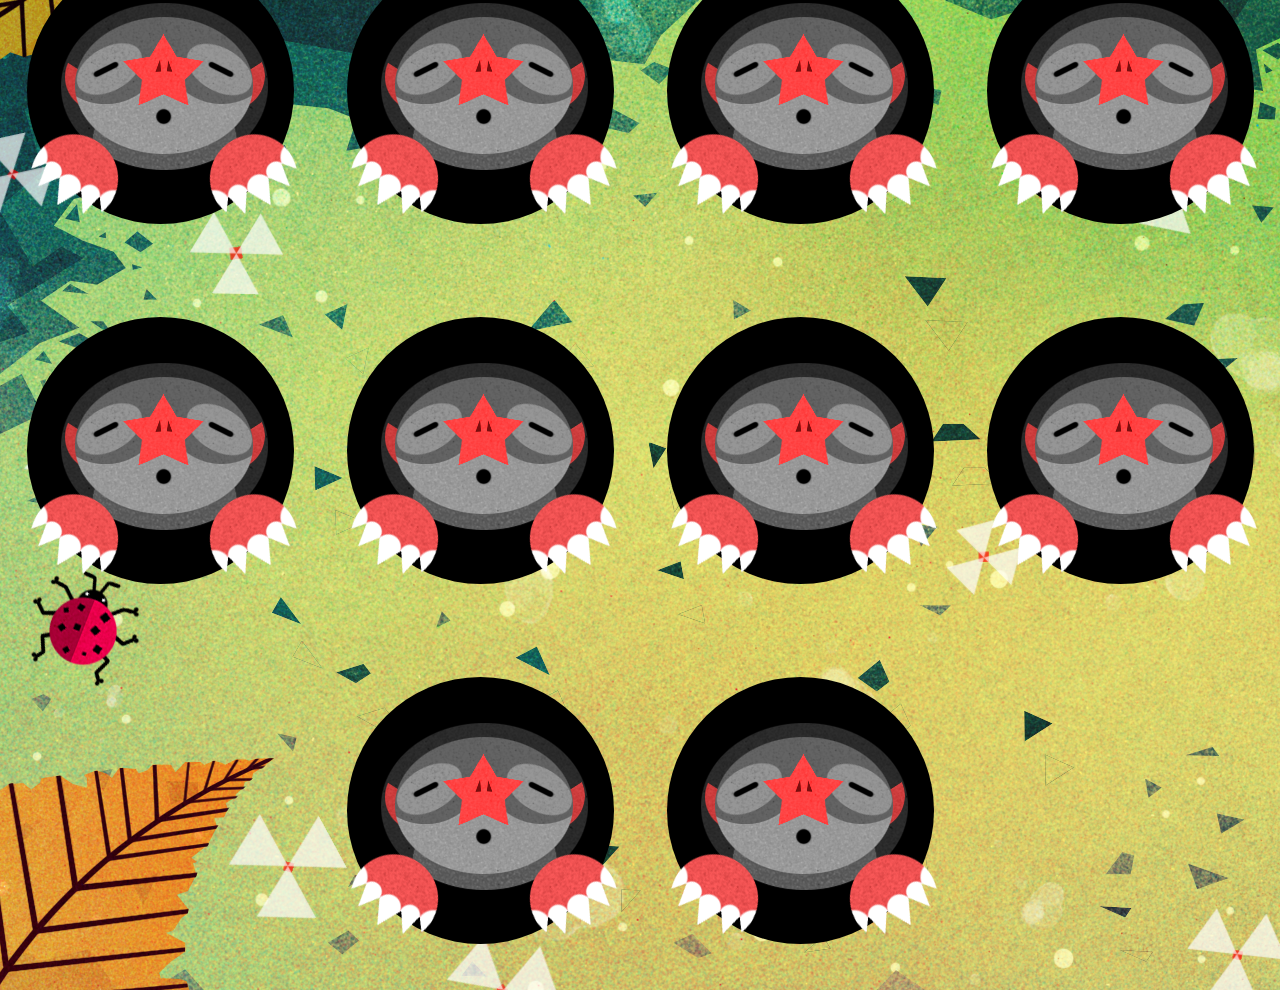
==== index.html @ 54789050 "Finish base css" ====
<!DOCTYPE html>
<html lang="en">
    <head>
        <meta charset="UTF-8" />
        <meta name="viewport" content="width=device-width, initial-scale=1.0" />
        <title>Mole Game</title>
        <link rel="stylesheet" href="./style.css">
    </head>
    <body>
        <section class="bg">
            <div class="hole-container">
                <div class="hole" id="hole-0">
                    <img data-index="0" src="./mole-game/mole-hungry.png" alt="mole" class="mole"/>
                </div>
            </div>
            <div class="hole-container">
                <div class="hole" id="hole-1">
                    <img data-index="1" src="./mole-game/mole-hungry.png" alt="mole" class="mole"/>
                </div>
            </div>
            <div class="hole-container">
                <div class="hole" id="hole-2">
                    <img data-index="2" src="./mole-game/mole-hungry.png" alt="mole" class="mole"/>
                </div>
            </div>
            <div class="hole-container">
                <div class="hole" id="hole-3">
                    <img data-index="3" src="./mole-game/mole-hungry.png" alt="mole" class="mole"/>
                </div>
            </div>
            <div class="hole-container">
                <div class="hole" id="hole-4">
                    <img data-index="4" src="./mole-game/mole-hungry.png" alt="mole" class="mole"/>
                </div>
            </div>
            <div class="hole-container">
                <div class="hole" id="hole-5">
                    <img data-index="5" src="./mole-game/mole-hungry.png" alt="mole" class="mole"/>
                </div>
            </div>
            <div class="hole-container">
                <div class="hole" id="hole-6">
                    <img data-index="6" src="./mole-game/mole-hungry.png" alt="mole" class="mole"/>
                </div>
            </div>
            <div class="hole-container">
                <div class="hole" id="hole-7">
                    <img data-index="7" src="./mole-game/mole-hungry.png" alt="mole" class="mole"/>
                </div>
            </div>
            <div class="hole-container">
                <div class="hole" id="hole-8">
                    <img data-index="8" src="./mole-game/mole-hungry.png" alt="mole" class="mole"/>
                </div>
            </div>
            <div class="hole-container">
                <div class="hole" id="hole-9">
                    <img data-index="9" src="./mole-game/mole-hungry.png" alt="mole" class="mole"/>
                </div>
            </div>
        </section>
        <script src="script.js"></script>
    </body>
</html>
---- style.css ----
* {
    box-sizing: border-box;
}

body {
    cursor: url(./mole-game/cursor.png), default;
    background-color: #c0c86d;
    display: flex;
    justify-content: center;
    align-items: center;
    padding: 0;
    margin: 0;
    /* fit full page */
    height: 100vh;
}

.bg {
    background-image: url(./mole-game/background.png);
    background-repeat: no-repeat;
    width: 1920px;
    height: 1080px;
    display: flex;
    flex-wrap: wrap;
    justify-content: center;
    align-items: center;
}

.hole {
    background-color: black;
    border-radius: 50%;
    overflow: visible;
    width: 267px;
    height: 267px;
}

.hole-container {
    width: 25%; 
    display: flex;
    justify-content: center;
    align-content: center;
}

.mole {
    position: relative;
    right: 30px;
}

.hungry {
    cursor: url(./mole-game/cursor-worm.png), default;
}

.gone {
    display: none;
}
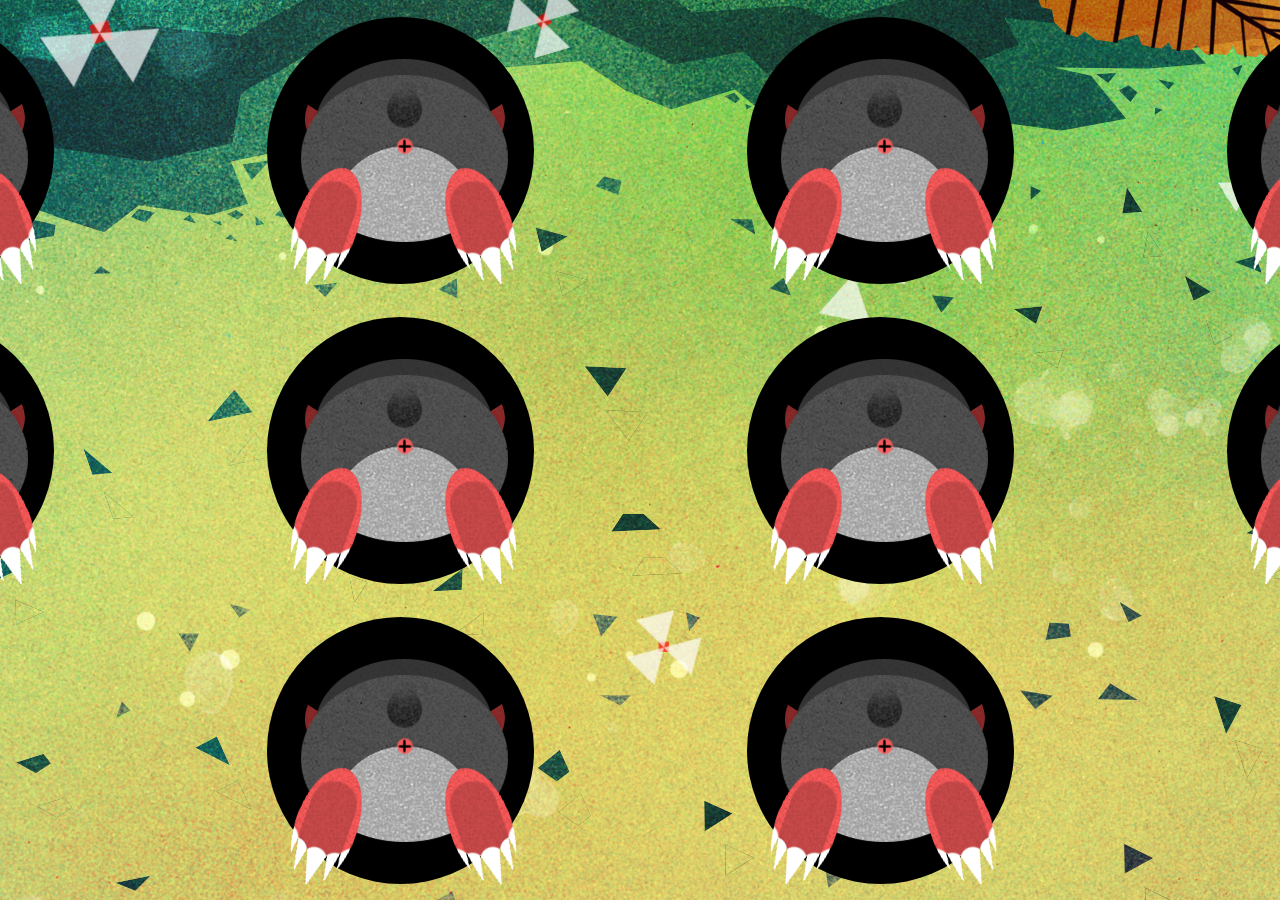
==== commit 814b7086: "Moles can be fed" ====
--- a/index.html
+++ b/index.html
@@ -4,58 +4,108 @@
         <meta charset="UTF-8" />
         <meta name="viewport" content="width=device-width, initial-scale=1.0" />
         <title>Mole Game</title>
-        <link rel="stylesheet" href="./style.css">
+        <link rel="stylesheet" href="./style.css" />
     </head>
     <body>
         <section class="bg">
             <div class="hole-container">
                 <div class="hole" id="hole-0">
-                    <img data-index="0" src="./mole-game/mole-hungry.png" alt="mole" class="mole"/>
+                    <img
+                        data-index="0"
+                        src="./mole-game/mole-hungry.png"
+                        alt="mole"
+                        class="mole"
+                    />
                 </div>
             </div>
             <div class="hole-container">
                 <div class="hole" id="hole-1">
-                    <img data-index="1" src="./mole-game/mole-hungry.png" alt="mole" class="mole"/>
+                    <img
+                        data-index="1"
+                        src="./mole-game/mole-hungry.png"
+                        alt="mole"
+                        class="mole"
+                    />
                 </div>
             </div>
             <div class="hole-container">
                 <div class="hole" id="hole-2">
-                    <img data-index="2" src="./mole-game/mole-hungry.png" alt="mole" class="mole"/>
+                    <img
+                        data-index="2"
+                        src="./mole-game/mole-hungry.png"
+                        alt="mole"
+                        class="mole"
+                    />
                 </div>
             </div>
             <div class="hole-container">
                 <div class="hole" id="hole-3">
-                    <img data-index="3" src="./mole-game/mole-hungry.png" alt="mole" class="mole"/>
+                    <img
+                        data-index="3"
+                        src="./mole-game/mole-hungry.png"
+                        alt="mole"
+                        class="mole"
+                    />
                 </div>
             </div>
             <div class="hole-container">
                 <div class="hole" id="hole-4">
-                    <img data-index="4" src="./mole-game/mole-hungry.png" alt="mole" class="mole"/>
+                    <img
+                        data-index="4"
+                        src="./mole-game/mole-hungry.png"
+                        alt="mole"
+                        class="mole"
+                    />
                 </div>
             </div>
             <div class="hole-container">
                 <div class="hole" id="hole-5">
-                    <img data-index="5" src="./mole-game/mole-hungry.png" alt="mole" class="mole"/>
+                    <img
+                        data-index="5"
+                        src="./mole-game/mole-hungry.png"
+                        alt="mole"
+                        class="mole"
+                    />
                 </div>
             </div>
             <div class="hole-container">
                 <div class="hole" id="hole-6">
-                    <img data-index="6" src="./mole-game/mole-hungry.png" alt="mole" class="mole"/>
+                    <img
+                        data-index="6"
+                        src="./mole-game/mole-hungry.png"
+                        alt="mole"
+                        class="mole"
+                    />
                 </div>
             </div>
             <div class="hole-container">
                 <div class="hole" id="hole-7">
-                    <img data-index="7" src="./mole-game/mole-hungry.png" alt="mole" class="mole"/>
+                    <img
+                        data-index="7"
+                        src="./mole-game/mole-hungry.png"
+                        alt="mole"
+                        class="mole"
+                    />
                 </div>
             </div>
             <div class="hole-container">
                 <div class="hole" id="hole-8">
-                    <img data-index="8" src="./mole-game/mole-hungry.png" alt="mole" class="mole"/>
+                    <img
+                        data-index="8"
+                        src="./mole-game/mole-hungry.png"
+                        alt="mole"
+                        class="mole"
+                    />
                 </div>
             </div>
             <div class="hole-container">
                 <div class="hole" id="hole-9">
-                    <img data-index="9" src="./mole-game/mole-hungry.png" alt="mole" class="mole"/>
+                    <img
+                        data-index="9"
+                        src="./mole-game/mole-hungry.png"
+                        alt="mole"
+                        class="mole"
+                    />
                 </div>
             </div>
         </section>
--- a/style.css
+++ b/style.css
@@ -8,10 +8,12 @@
     display: flex;
     justify-content: center;
     align-items: center;
+    flex-direction: column;
     padding: 0;
     margin: 0;
     /* fit full page */
     height: 100vh;
+    width: 100vw;
 }
 
 .bg {
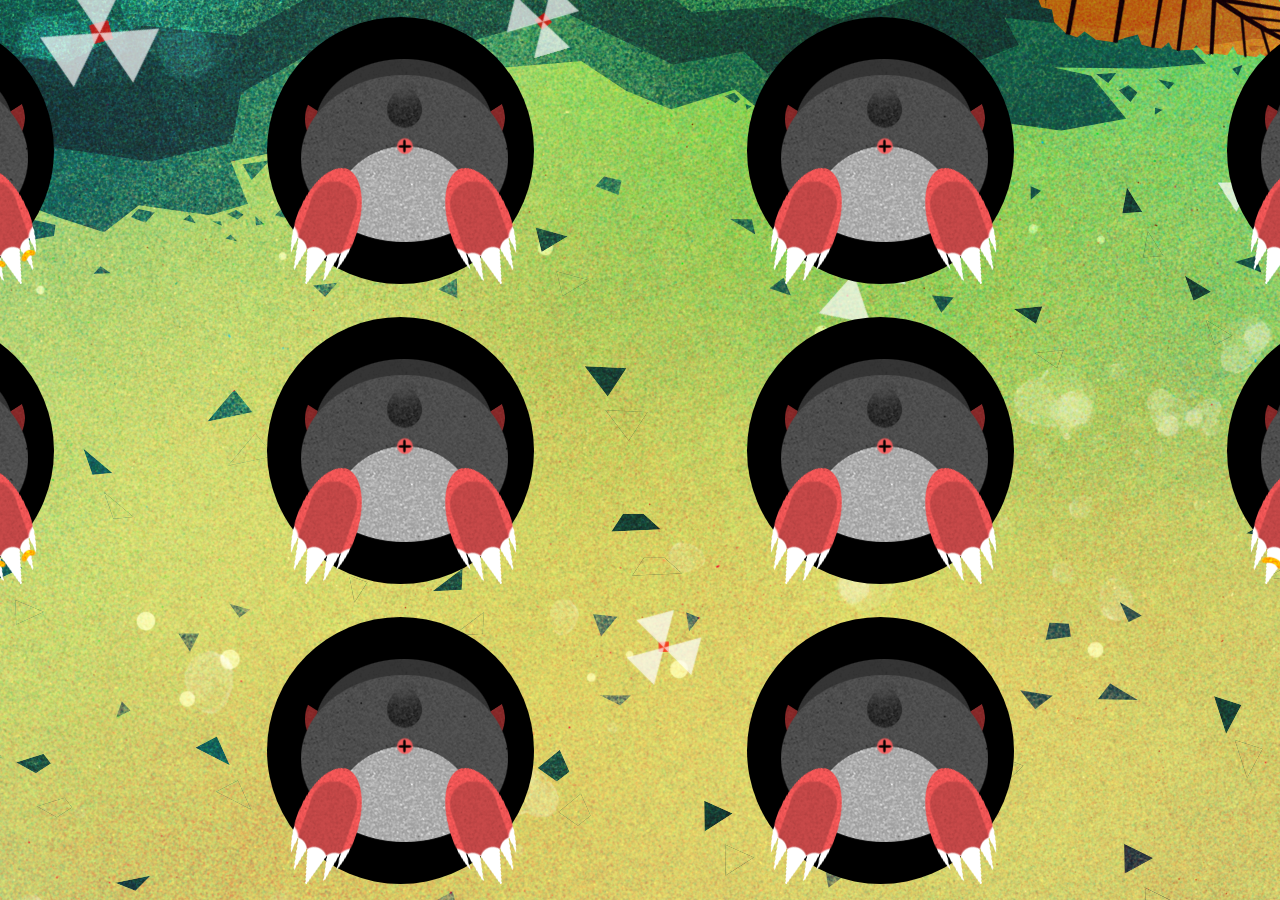
==== commit 8a0762e0: "game functionality complete" ====
--- a/index.html
+++ b/index.html
@@ -12,7 +12,7 @@
                 <div class="hole" id="hole-0">
                     <img
                         data-index="0"
-                        src="./mole-game/mole-hungry.png"
+                        src="./mole-game/king-mole-hungry.png"
                         alt="mole"
                         class="mole"
                     />
@@ -52,7 +52,7 @@
                 <div class="hole" id="hole-4">
                     <img
                         data-index="4"
-                        src="./mole-game/mole-hungry.png"
+                        src="./mole-game/king-mole-hungry.png"
                         alt="mole"
                         class="mole"
                     />
@@ -82,7 +82,7 @@
                 <div class="hole" id="hole-7">
                     <img
                         data-index="7"
-                        src="./mole-game/mole-hungry.png"
+                        src="./mole-game/king-mole-hungry.png"
                         alt="mole"
                         class="mole"
                     />
@@ -109,6 +109,8 @@
                 </div>
             </div>
         </section>
+        <!-- Win -->
+        <img class="win hide" src="./mole-game/win.png" alt="you win the game" />
         <script src="script.js"></script>
     </body>
 </html>
--- a/style.css
+++ b/style.css
@@ -51,6 +51,7 @@
     cursor: url(./mole-game/cursor-worm.png), default;
 }
 
-.gone {
+.gone,
+.hide {
     display: none;
 }
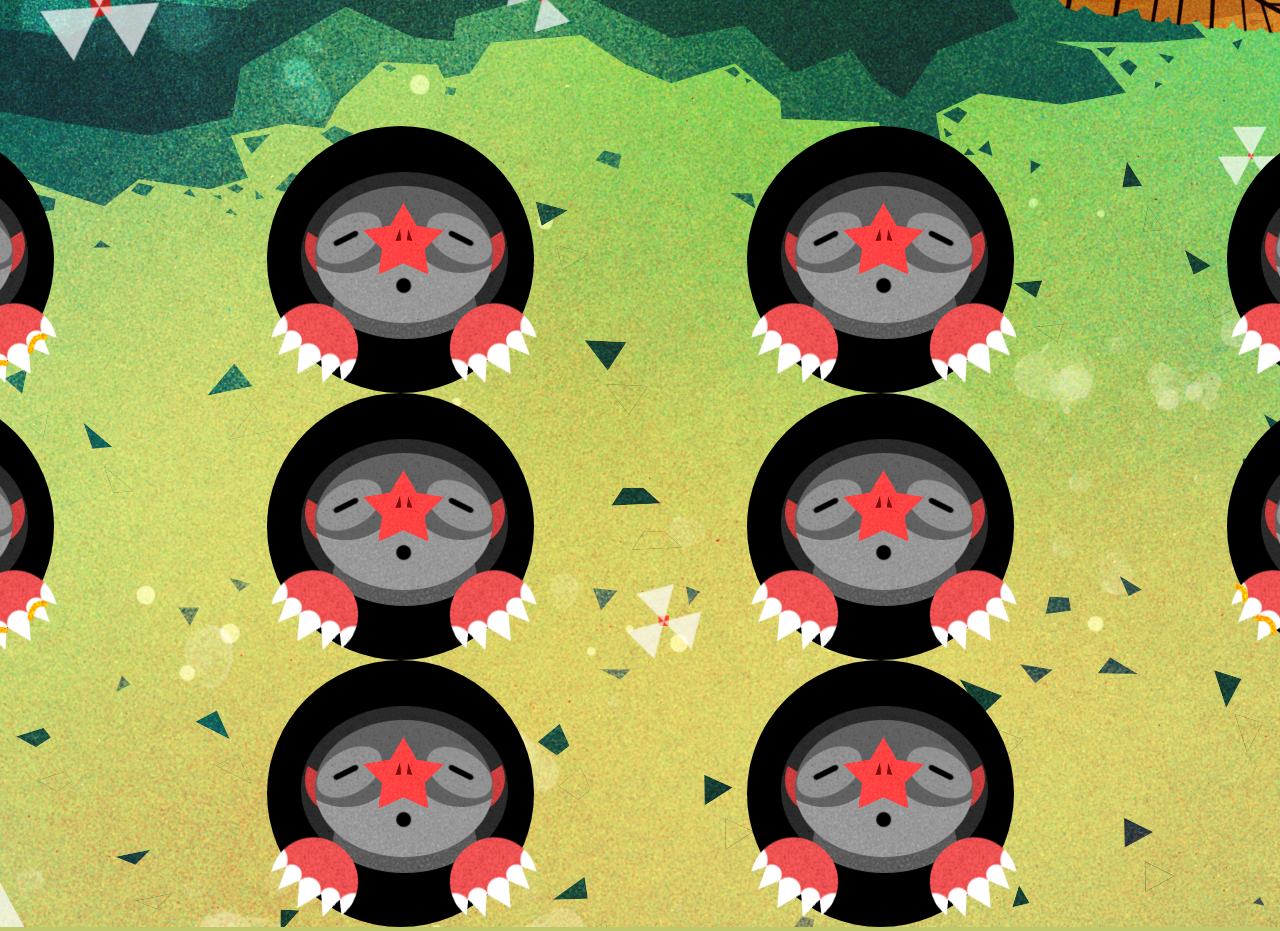
==== commit 173f2549: "Worm complete" ====
--- a/index.html
+++ b/index.html
@@ -8,6 +8,11 @@
     </head>
     <body>
         <section class="bg">
+            <div class="worm-box">
+                <div class="worm-container" style="width: 5%">
+                    <img class="worm" src="./mole-game/worm.png" alt="worm score meter"></img>
+                </div>
+            </div>
             <div class="hole-container">
                 <div class="hole" id="hole-0">
                     <img
--- a/style.css
+++ b/style.css
@@ -36,7 +36,7 @@
 }
 
 .hole-container {
-    width: 25%; 
+    width: 25%;
     display: flex;
     justify-content: center;
     align-content: center;
@@ -55,3 +55,17 @@
 .hide {
     display: none;
 }
+
+/* Worm */
+.worm {
+    width: 1660px;
+}
+
+.worm-container {
+    overflow: hidden;
+    transition: .5s ease-in-out;
+}
+
+.worm-box {
+    width: 1660px;
+}
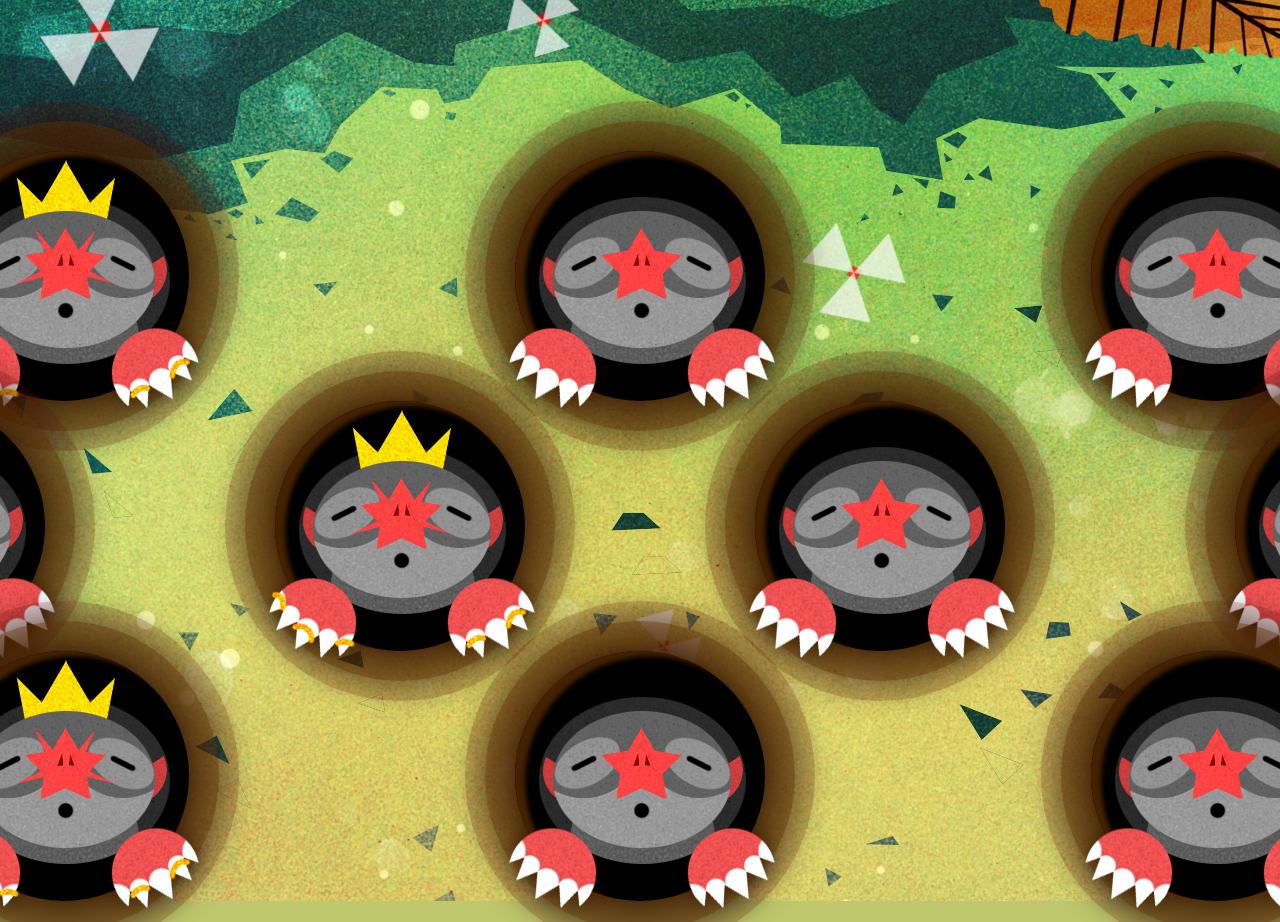
==== commit c713a494: "final css" ====
--- a/index.html
+++ b/index.html
@@ -13,7 +13,7 @@
                     <img class="worm" src="./mole-game/worm.png" alt="worm score meter"></img>
                 </div>
             </div>
-            <div class="hole-container">
+            <div class="hole-container first">
                 <div class="hole" id="hole-0">
                     <img
                         data-index="0"
@@ -23,7 +23,7 @@
                     />
                 </div>
             </div>
-            <div class="hole-container">
+            <div class="hole-container first">
                 <div class="hole" id="hole-1">
                     <img
                         data-index="1"
@@ -33,7 +33,7 @@
                     />
                 </div>
             </div>
-            <div class="hole-container">
+            <div class="hole-container first">
                 <div class="hole" id="hole-2">
                     <img
                         data-index="2"
@@ -43,7 +43,7 @@
                     />
                 </div>
             </div>
-            <div class="hole-container">
+            <div class="hole-container second">
                 <div class="hole" id="hole-3">
                     <img
                         data-index="3"
@@ -53,7 +53,7 @@
                     />
                 </div>
             </div>
-            <div class="hole-container">
+            <div class="hole-container second">
                 <div class="hole" id="hole-4">
                     <img
                         data-index="4"
@@ -63,7 +63,7 @@
                     />
                 </div>
             </div>
-            <div class="hole-container">
+            <div class="hole-container second">
                 <div class="hole" id="hole-5">
                     <img
                         data-index="5"
@@ -73,7 +73,7 @@
                     />
                 </div>
             </div>
-            <div class="hole-container">
+            <div class="hole-container second">
                 <div class="hole" id="hole-6">
                     <img
                         data-index="6"
@@ -83,7 +83,7 @@
                     />
                 </div>
             </div>
-            <div class="hole-container">
+            <div class="hole-container first">
                 <div class="hole" id="hole-7">
                     <img
                         data-index="7"
@@ -93,7 +93,7 @@
                     />
                 </div>
             </div>
-            <div class="hole-container">
+            <div class="hole-container first">
                 <div class="hole" id="hole-8">
                     <img
                         data-index="8"
@@ -103,7 +103,7 @@
                     />
                 </div>
             </div>
-            <div class="hole-container">
+            <div class="hole-container first">
                 <div class="hole" id="hole-9">
                     <img
                         data-index="9"
--- a/style.css
+++ b/style.css
@@ -29,22 +29,31 @@
 
 .hole {
     background-color: black;
+    filter: drop-shadow(0 0 0.75rem black);
+    box-shadow: 10px 5px 5px #420 inset,
+        0px 0px 0px 30px rgba(100, 50, 0, 0.4),
+        0px 0px 0px 50px rgba(100, 10, 0, 0.2);
     border-radius: 50%;
     overflow: visible;
-    width: 267px;
-    height: 267px;
+    width: 250px;
+    height: 250px;
 }
 
 .hole-container {
-    width: 25%;
     display: flex;
     justify-content: center;
     align-content: center;
 }
+.first {
+    width: 30%;
+}
+.second {
+    width: 25%;
+}
 
 .mole {
     position: relative;
-    right: 30px;
+    right: 40px;
 }
 
 .hungry {
@@ -56,6 +65,10 @@
     display: none;
 }
 
+.win {
+    height: 100vh;
+}
+
 /* Worm */
 .worm {
     width: 1660px;
@@ -63,7 +76,7 @@
 
 .worm-container {
     overflow: hidden;
-    transition: .5s ease-in-out;
+    transition: 0.5s ease-in-out;
 }
 
 .worm-box {
